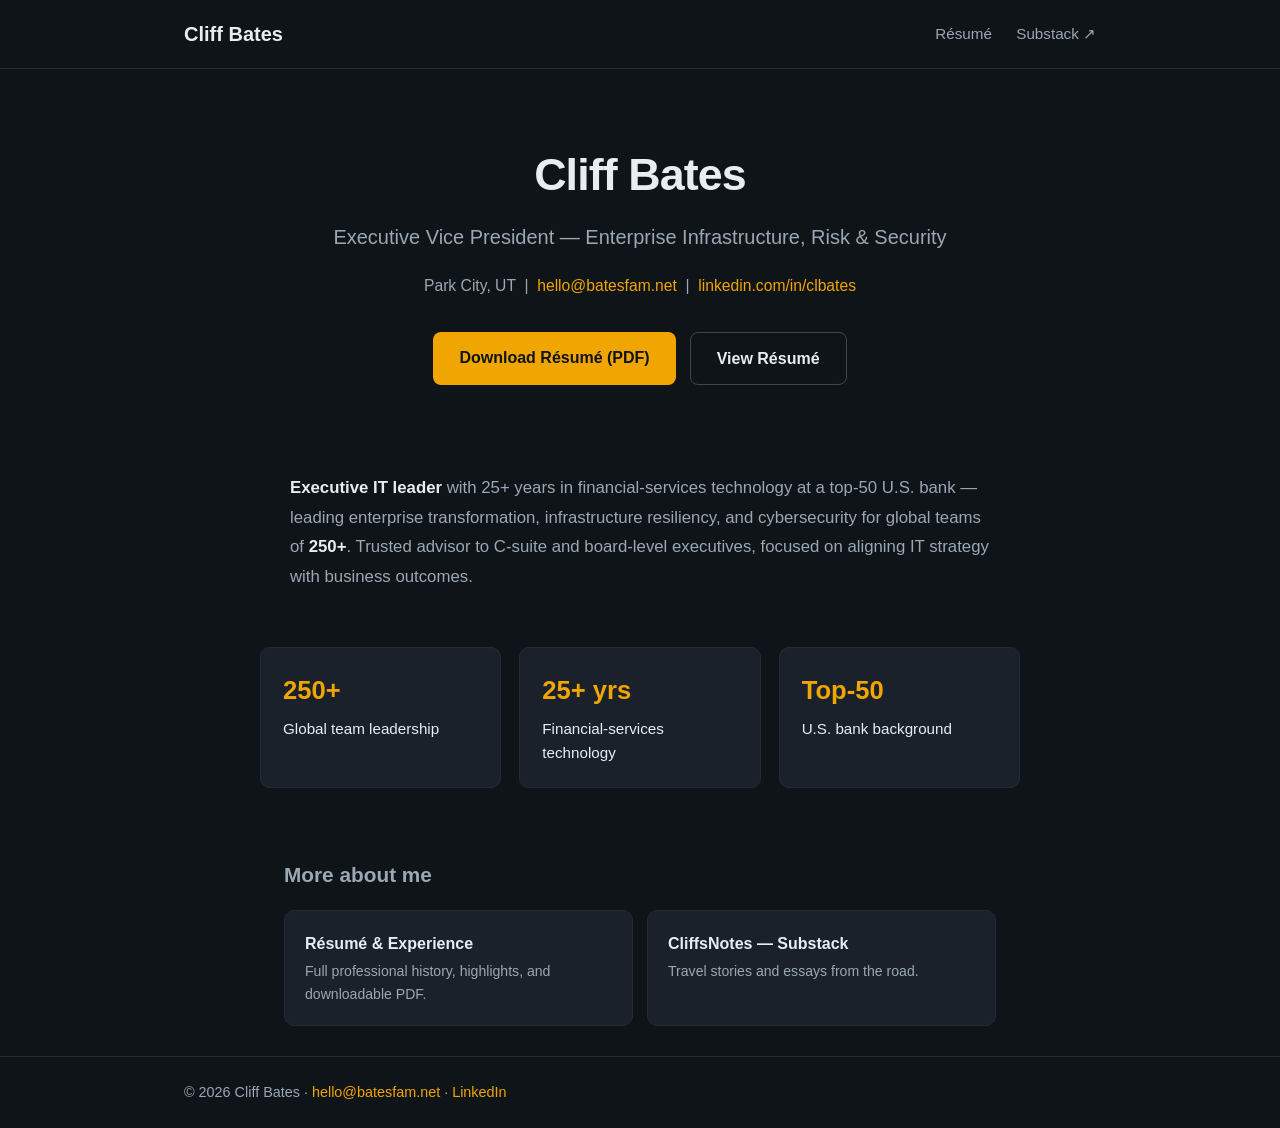
==== index.html @ a644a815 "Landing page: drop genealogy/cemetery links, keep Park City, professional-only" ====
<!DOCTYPE html>
<html lang="en">
<head>
  <meta charset="UTF-8" />
  <meta name="viewport" content="width=device-width, initial-scale=1.0" />
  <title>Cliff Bates — Executive Vice President, Enterprise Infrastructure, Risk &amp; Security</title>
  <link rel="stylesheet" href="styles.css" />
  <style>
    .profile { max-width: 760px; margin: 0 auto; padding: 70px 24px 40px; text-align: center; }
    .profile h1 { font-size: 2.8rem; letter-spacing: -0.02em; margin-bottom: 10px; }
    .profile .role { color: var(--muted); font-size: 1.25rem; margin-bottom: 20px; }
    .profile .contact { color: var(--muted); font-size: 0.98rem; margin-bottom: 34px; }
    .profile .contact a { color: var(--accent); text-decoration: none; }
    .profile .contact a:hover { color: var(--accent-hover); }
    .actions { display: flex; gap: 14px; justify-content: center; flex-wrap: wrap; margin-bottom: 48px; }
    .btn {
      display: inline-block; background: var(--accent); color: #0f1419;
      font-weight: 700; padding: 13px 26px; border-radius: 8px;
      text-decoration: none; font-size: 1rem;
    }
    .btn.ghost { background: transparent; color: var(--text); border: 1px solid #3a4655; }
    .btn:hover { background: var(--accent-hover); }
    .btn.ghost:hover { border-color: var(--accent); color: var(--accent); }
    .summary { color: var(--muted); font-size: 1.05rem; line-height: 1.75; max-width: 700px; margin: 0 auto 56px; }
    .summary strong { color: var(--text); }
    .highlights { display: grid; grid-template-columns: repeat(auto-fit, minmax(200px, 1fr)); gap: 18px; max-width: 760px; margin: 0 auto 70px; }
    .highlight { background: var(--surface); border: 1px solid #232c38; border-radius: 10px; padding: 22px; }
    .highlight .num { color: var(--accent); font-size: 1.6rem; font-weight: 700; }
    .highlight .label { color: var(--text); font-size: 0.95rem; margin-top: 6px; }
    .more { max-width: 760px; margin: 0 auto 30px; }
    .more h2 { font-size: 1.3rem; margin-bottom: 18px; color: var(--muted); }
    .links { display: grid; grid-template-columns: repeat(auto-fit, minmax(240px, 1fr)); gap: 14px; }
    .link-card {
      background: var(--surface); border: 1px solid #232c38; border-radius: 10px;
      padding: 20px; text-decoration: none; color: var(--text); transition: border-color .15s, transform .15s;
    }
    .link-card:hover { border-color: var(--accent); transform: translateY(-2px); }
    .link-card .t { font-weight: 700; margin-bottom: 4px; }
    .link-card .d { color: var(--muted); font-size: 0.88rem; }
  </style>
</head>
<body>
  <header class="site-header">
    <div class="wrap">
      <a class="brand" href="/">Cliff Bates</a>
      <nav>
        <a href="/resume.html">Résumé</a>
        <a href="https://cliffbates.substack.com" target="_blank" rel="noopener">Substack ↗</a>
      </nav>
    </div>
  </header>

  <div class="profile">
    <h1>Cliff Bates</h1>
    <p class="role">Executive Vice President — Enterprise Infrastructure, Risk &amp; Security</p>
    <p class="contact">
      Park City, UT &nbsp;|&nbsp; <a href="mailto:hello@batesfam.net">hello@batesfam.net</a>
      &nbsp;|&nbsp; <a href="https://linkedin.com/in/clbates" target="_blank" rel="noopener">linkedin.com/in/clbates</a>
    </p>
    <div class="actions">
      <a class="btn" href="/resume/Cliff_Bates_Resume.pdf" download>Download Résumé (PDF)</a>
      <a class="btn ghost" href="/resume.html">View Résumé</a>
    </div>
  </div>

  <div class="wrap">
    <p class="summary">
      <strong>Executive IT leader</strong> with 25+ years in financial-services technology at a top-50
      U.S. bank — leading enterprise transformation, infrastructure resiliency, and cybersecurity
      for global teams of <strong>250+</strong>. Trusted advisor to C-suite and board-level executives,
      focused on aligning IT strategy with business outcomes.
    </p>
  </div>

  <div class="highlights">
    <div class="highlight"><div class="num">250+</div><div class="label">Global team leadership</div></div>
    <div class="highlight"><div class="num">25+ yrs</div><div class="label">Financial-services technology</div></div>
    <div class="highlight"><div class="num">Top-50</div><div class="label">U.S. bank background</div></div>
  </div>

  <div class="wrap more">
    <h2>More about me</h2>
    <div class="links">
      <a class="link-card" href="/resume.html">
        <div class="t">Résumé &amp; Experience</div>
        <div class="d">Full professional history, highlights, and downloadable PDF.</div>
      </a>
      <a class="link-card" href="https://cliffbates.substack.com" target="_blank" rel="noopener">
        <div class="t">CliffsNotes — Substack</div>
        <div class="d">Travel stories and essays from the road.</div>
      </a>
    </div>
  </div>

  <footer class="site-footer">
    <div class="wrap">
      <p>© 2026 Cliff Bates · <a href="mailto:hello@batesfam.net">hello@batesfam.net</a> · <a href="https://linkedin.com/in/clbates" target="_blank" rel="noopener">LinkedIn</a></p>
    </div>
  </footer>
</body>
</html>
---- styles.css ----
:root {
  --bg: #0f1419;
  --surface: #1a212b;
  --text: #e8edf2;
  --muted: #9aa7b4;
  --accent: #f0a500;
  --accent-hover: #ffbf2e;
}

* { box-sizing: border-box; margin: 0; padding: 0; }

body {
  font-family: -apple-system, BlinkMacSystemFont, "Segoe UI", Roboto, sans-serif;
  background: var(--bg);
  color: var(--text);
  line-height: 1.6;
}

.wrap { max-width: 960px; margin: 0 auto; padding: 0 24px; }

.site-header {
  border-bottom: 1px solid #232c38;
  padding: 18px 0;
}
.site-header .wrap { display: flex; align-items: center; justify-content: space-between; }
.brand { font-weight: 700; font-size: 1.25rem; color: var(--text); text-decoration: none; }
nav a { color: var(--muted); text-decoration: none; margin-left: 20px; font-size: 0.95rem; }
nav a:hover { color: var(--text); }

.hero { padding: 80px 0 60px; text-align: center; }
.hero h1 { font-size: 3rem; letter-spacing: -0.02em; margin-bottom: 16px; }
.tagline { color: var(--muted); font-size: 1.2rem; max-width: 600px; margin: 0 auto 28px; }
.cta {
  display: inline-block;
  background: var(--accent);
  color: #111;
  font-weight: 600;
  padding: 12px 24px;
  border-radius: 8px;
  text-decoration: none;
  transition: background 0.15s ease;
}
.cta:hover { background: var(--accent-hover); }

.latest { padding: 50px 0; }
.latest h2, .about h2 { font-size: 1.6rem; margin-bottom: 28px; }
.cards { display: grid; grid-template-columns: repeat(auto-fit, minmax(260px, 1fr)); gap: 20px; }
.card {
  background: var(--surface);
  border: 1px solid #232c38;
  border-radius: 12px;
  padding: 22px;
  transition: border-color 0.15s ease, transform 0.15s ease;
}
.card:hover { border-color: var(--accent); transform: translateY(-3px); }
.card h3 { margin-bottom: 6px; }
.card h3 a { color: var(--text); text-decoration: none; }
.card h3 a:hover { color: var(--accent); }
.card .meta { color: var(--accent); font-size: 0.85rem; margin-bottom: 10px; }
.card p { color: var(--muted); font-size: 0.95rem; }
.card .read { display: inline-block; margin-top: 14px; color: var(--accent); text-decoration: none; font-weight: 600; }
.card .read:hover { color: var(--accent-hover); }

.about { padding: 30px 0 70px; }
.about p { color: var(--muted); max-width: 700px; }

.site-footer { border-top: 1px solid #232c38; padding: 24px 0; }
.site-footer p { color: var(--muted); font-size: 0.9rem; }
.site-footer a { color: var(--accent); text-decoration: none; }

@media (max-width: 600px) {
  .hero h1 { font-size: 2.2rem; }
  .hero { padding: 50px 0 40px; }
}
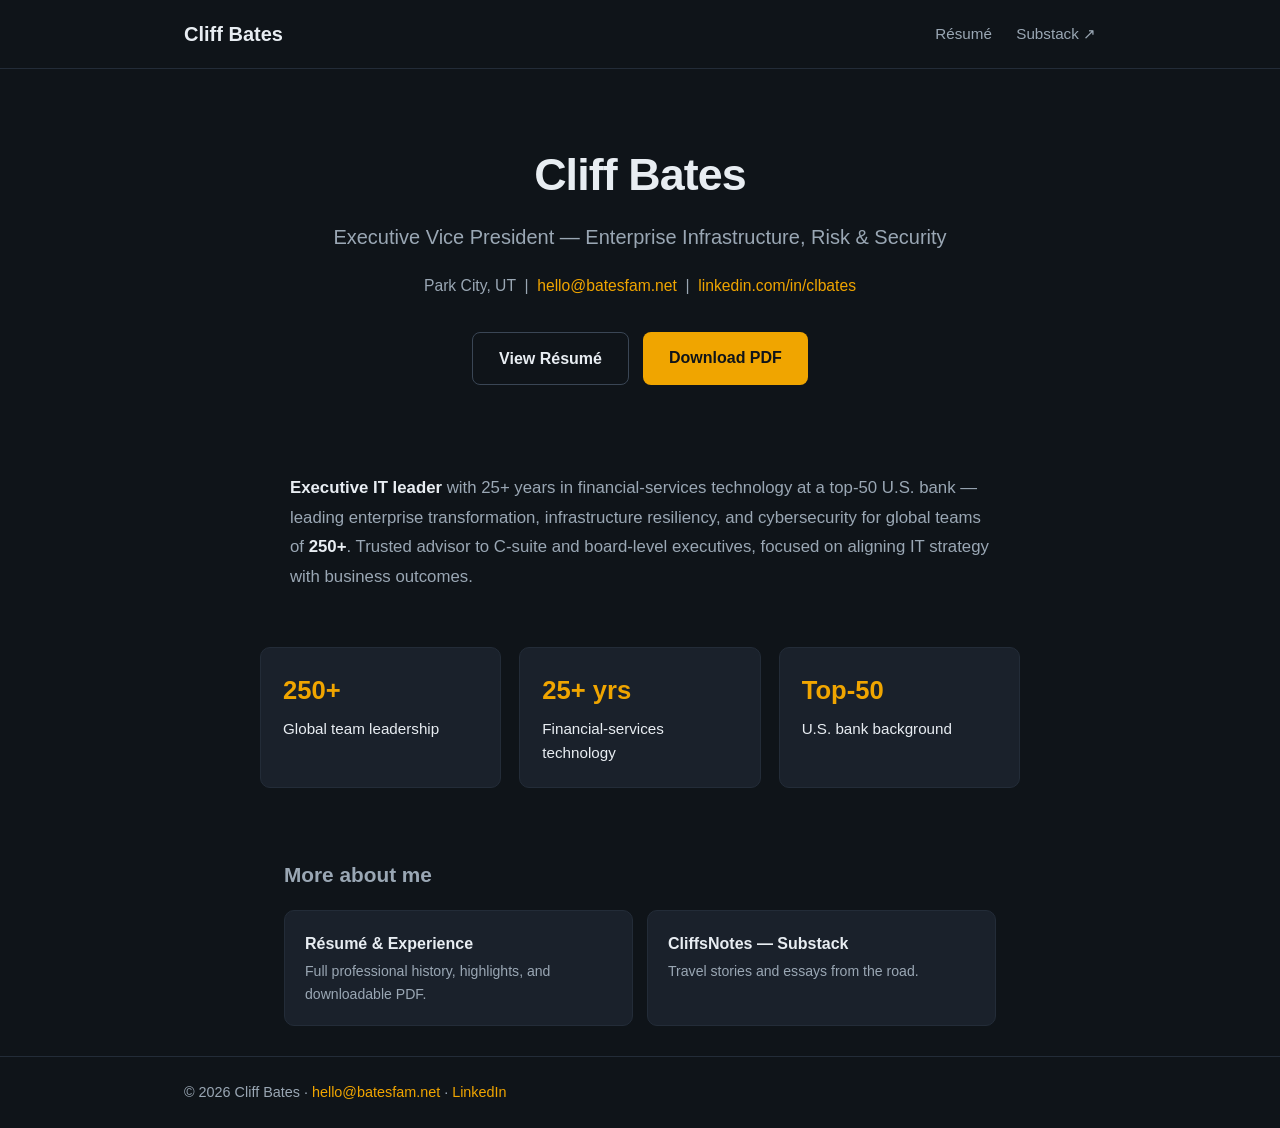
==== commit 0c6d7ca2: "resume.html now renders full HTML resume; landing buttons: View Resume vs Download PDF" ====
--- a/index.html
+++ b/index.html
@@ -58,8 +58,8 @@
       &nbsp;|&nbsp; <a href="https://linkedin.com/in/clbates" target="_blank" rel="noopener">linkedin.com/in/clbates</a>
     </p>
     <div class="actions">
-      <a class="btn" href="/resume/Cliff_Bates_Resume.pdf" download>Download Résumé (PDF)</a>
       <a class="btn ghost" href="/resume.html">View Résumé</a>
+      <a class="btn" href="/resume/Cliff_Bates_Resume.pdf" download>Download PDF</a>
     </div>
   </div>
 
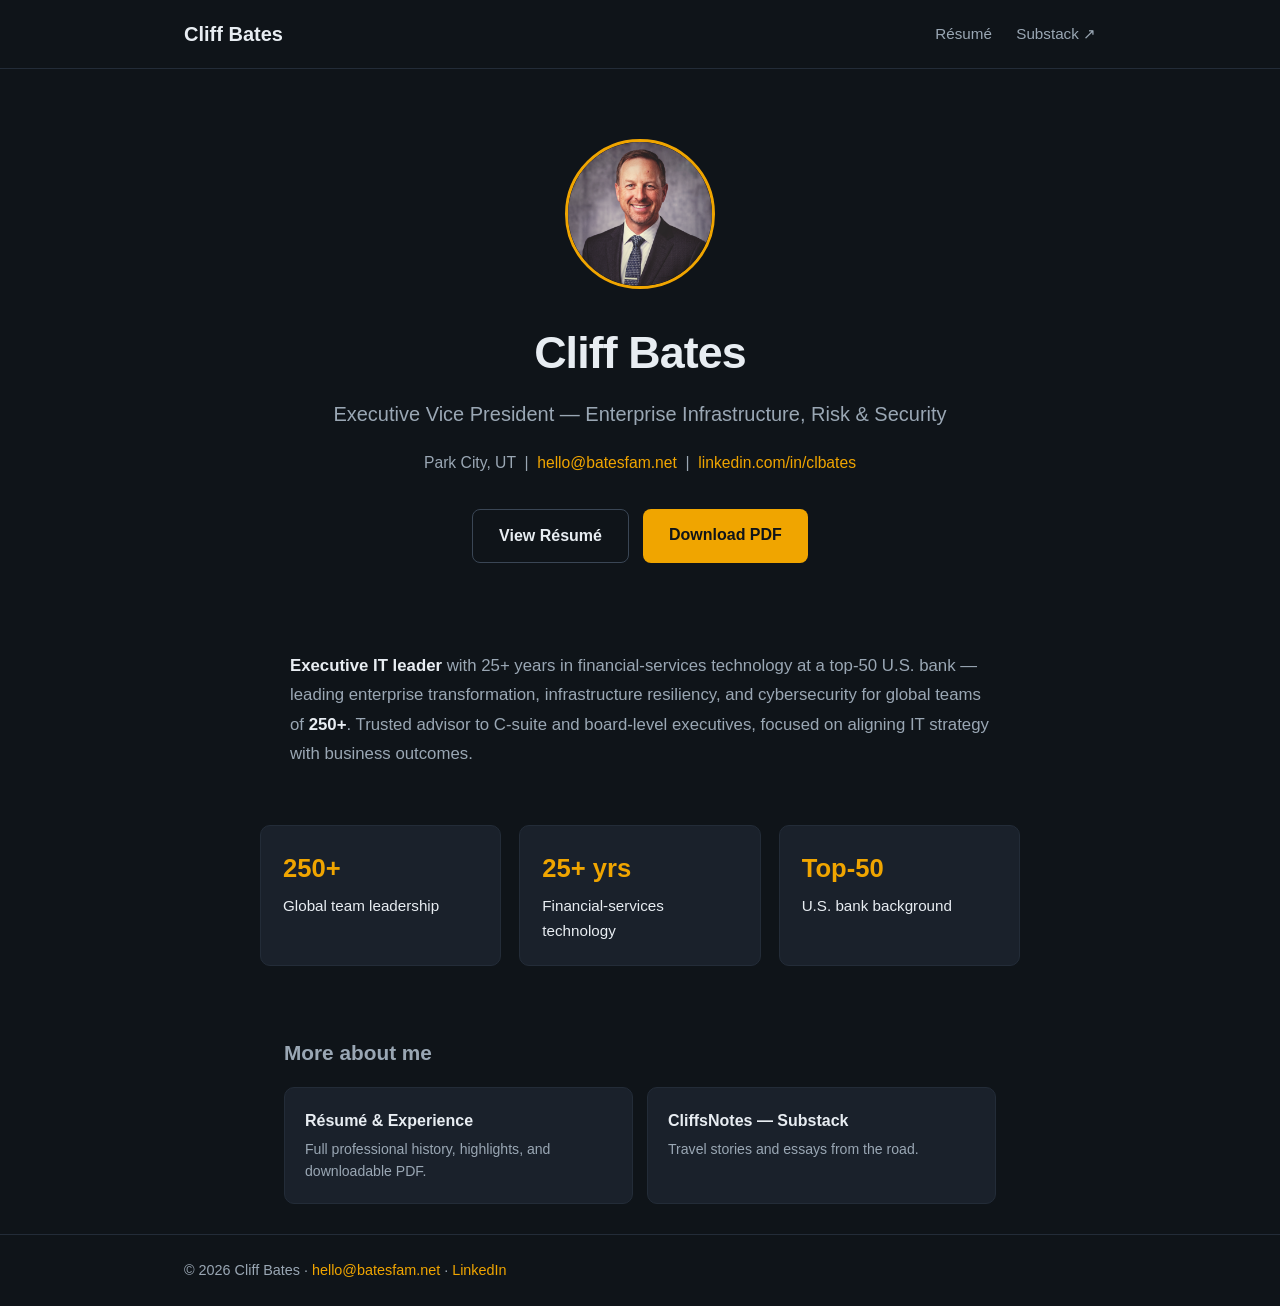
==== commit 98bb175b: "References on request (HTML+PDF); add headshot to landing page" ====
--- a/index.html
+++ b/index.html
@@ -7,6 +7,10 @@
   <link rel="stylesheet" href="styles.css" />
   <style>
     .profile { max-width: 760px; margin: 0 auto; padding: 70px 24px 40px; text-align: center; }
+    .profile .headshot {
+      width: 150px; height: 150px; border-radius: 50%; object-fit: cover;
+      border: 3px solid var(--accent); margin-bottom: 20px;
+    }
     .profile h1 { font-size: 2.8rem; letter-spacing: -0.02em; margin-bottom: 10px; }
     .profile .role { color: var(--muted); font-size: 1.25rem; margin-bottom: 20px; }
     .profile .contact { color: var(--muted); font-size: 0.98rem; margin-bottom: 34px; }
@@ -51,6 +55,7 @@
   </header>
 
   <div class="profile">
+    <img class="headshot" src="/images/headshot.jpg" alt="Cliff Bates" />
     <h1>Cliff Bates</h1>
     <p class="role">Executive Vice President — Enterprise Infrastructure, Risk &amp; Security</p>
     <p class="contact">
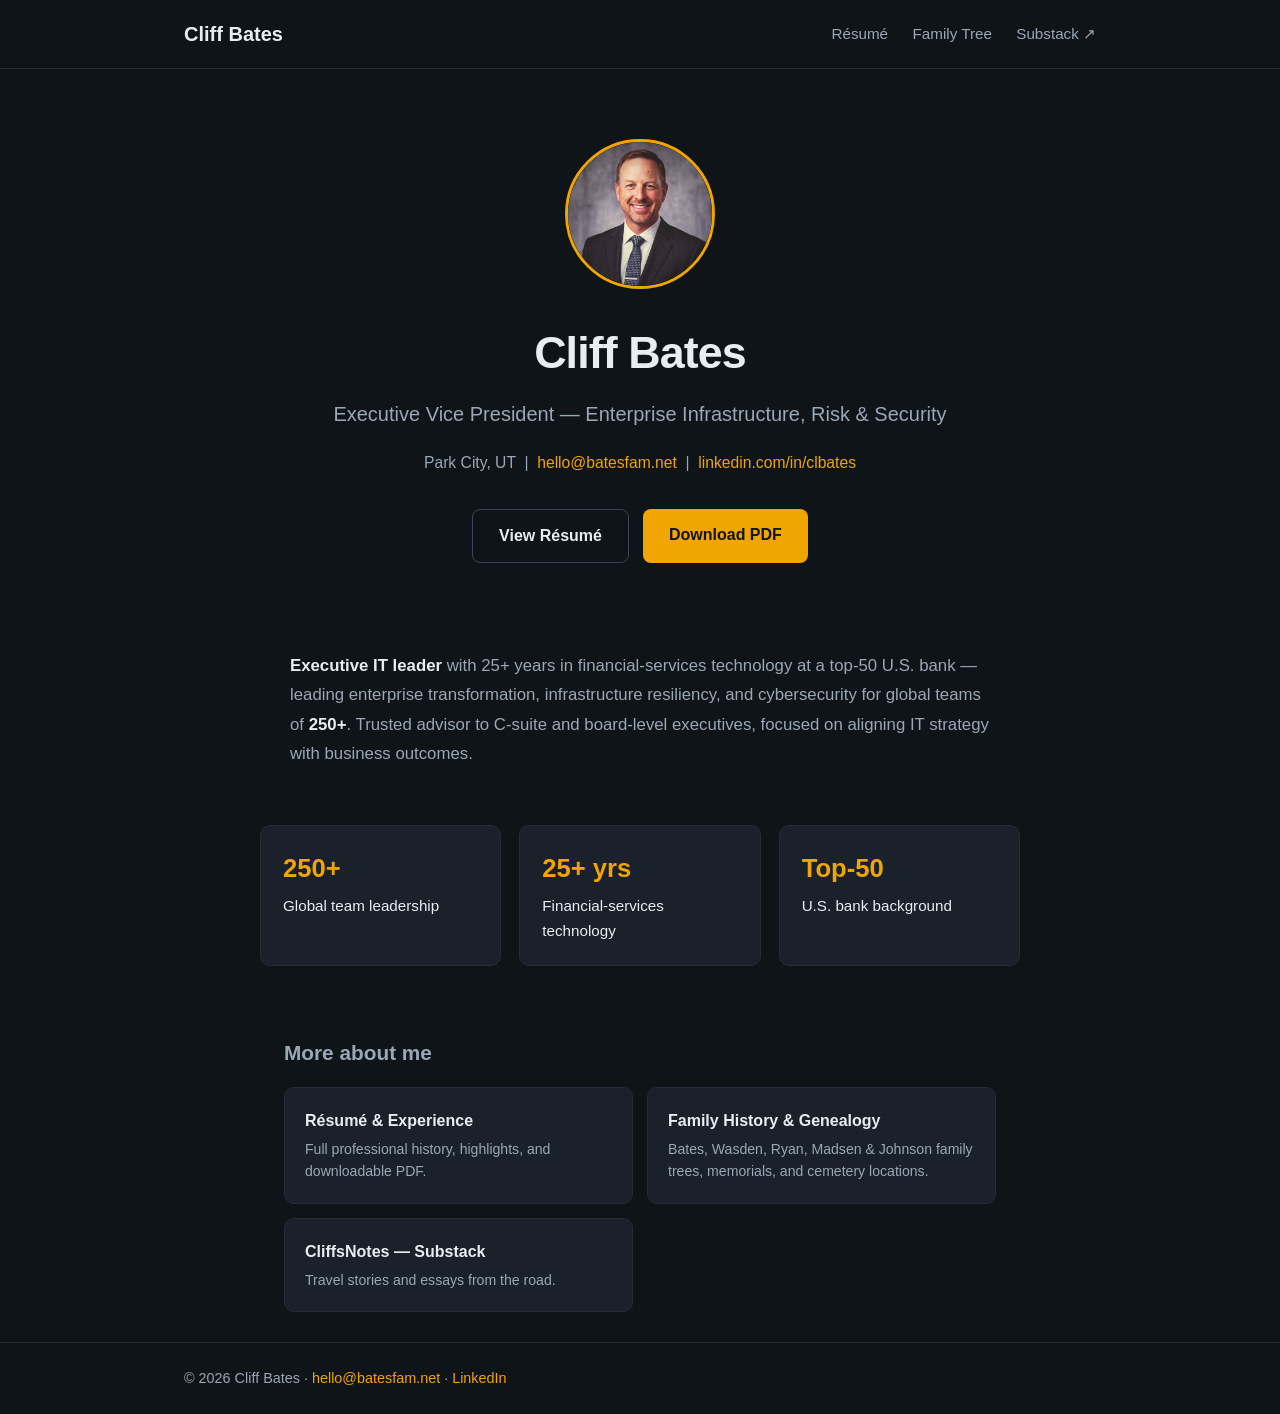
==== commit 9f0deae9: "Modernize genealogy site: editorial theme (Fraunces/Inter, frosted header, layered cards, dark mode)" ====
--- a/index.html
+++ b/index.html
@@ -42,13 +42,15 @@
     .link-card .t { font-weight: 700; margin-bottom: 4px; }
     .link-card .d { color: var(--muted); font-size: 0.88rem; }
   </style>
-</head>
+
+<script data-goatcounter="https://cliffy2323.goatcounter.com/count" async src="//gc.zgo.at/count.js"></script></head>
 <body>
   <header class="site-header">
     <div class="wrap">
       <a class="brand" href="/">Cliff Bates</a>
       <nav>
         <a href="/resume.html">Résumé</a>
+        <a href="bates-family-tree.html">Family Tree</a>
         <a href="https://cliffbates.substack.com" target="_blank" rel="noopener">Substack ↗</a>
       </nav>
     </div>
@@ -90,6 +92,10 @@
         <div class="t">Résumé &amp; Experience</div>
         <div class="d">Full professional history, highlights, and downloadable PDF.</div>
       </a>
+      <a class="link-card" href="bates-family-tree.html">
+        <div class="t">Family History &amp; Genealogy</div>
+        <div class="d">Bates, Wasden, Ryan, Madsen &amp; Johnson family trees, memorials, and cemetery locations.</div>
+      </a>
       <a class="link-card" href="https://cliffbates.substack.com" target="_blank" rel="noopener">
         <div class="t">CliffsNotes — Substack</div>
         <div class="d">Travel stories and essays from the road.</div>
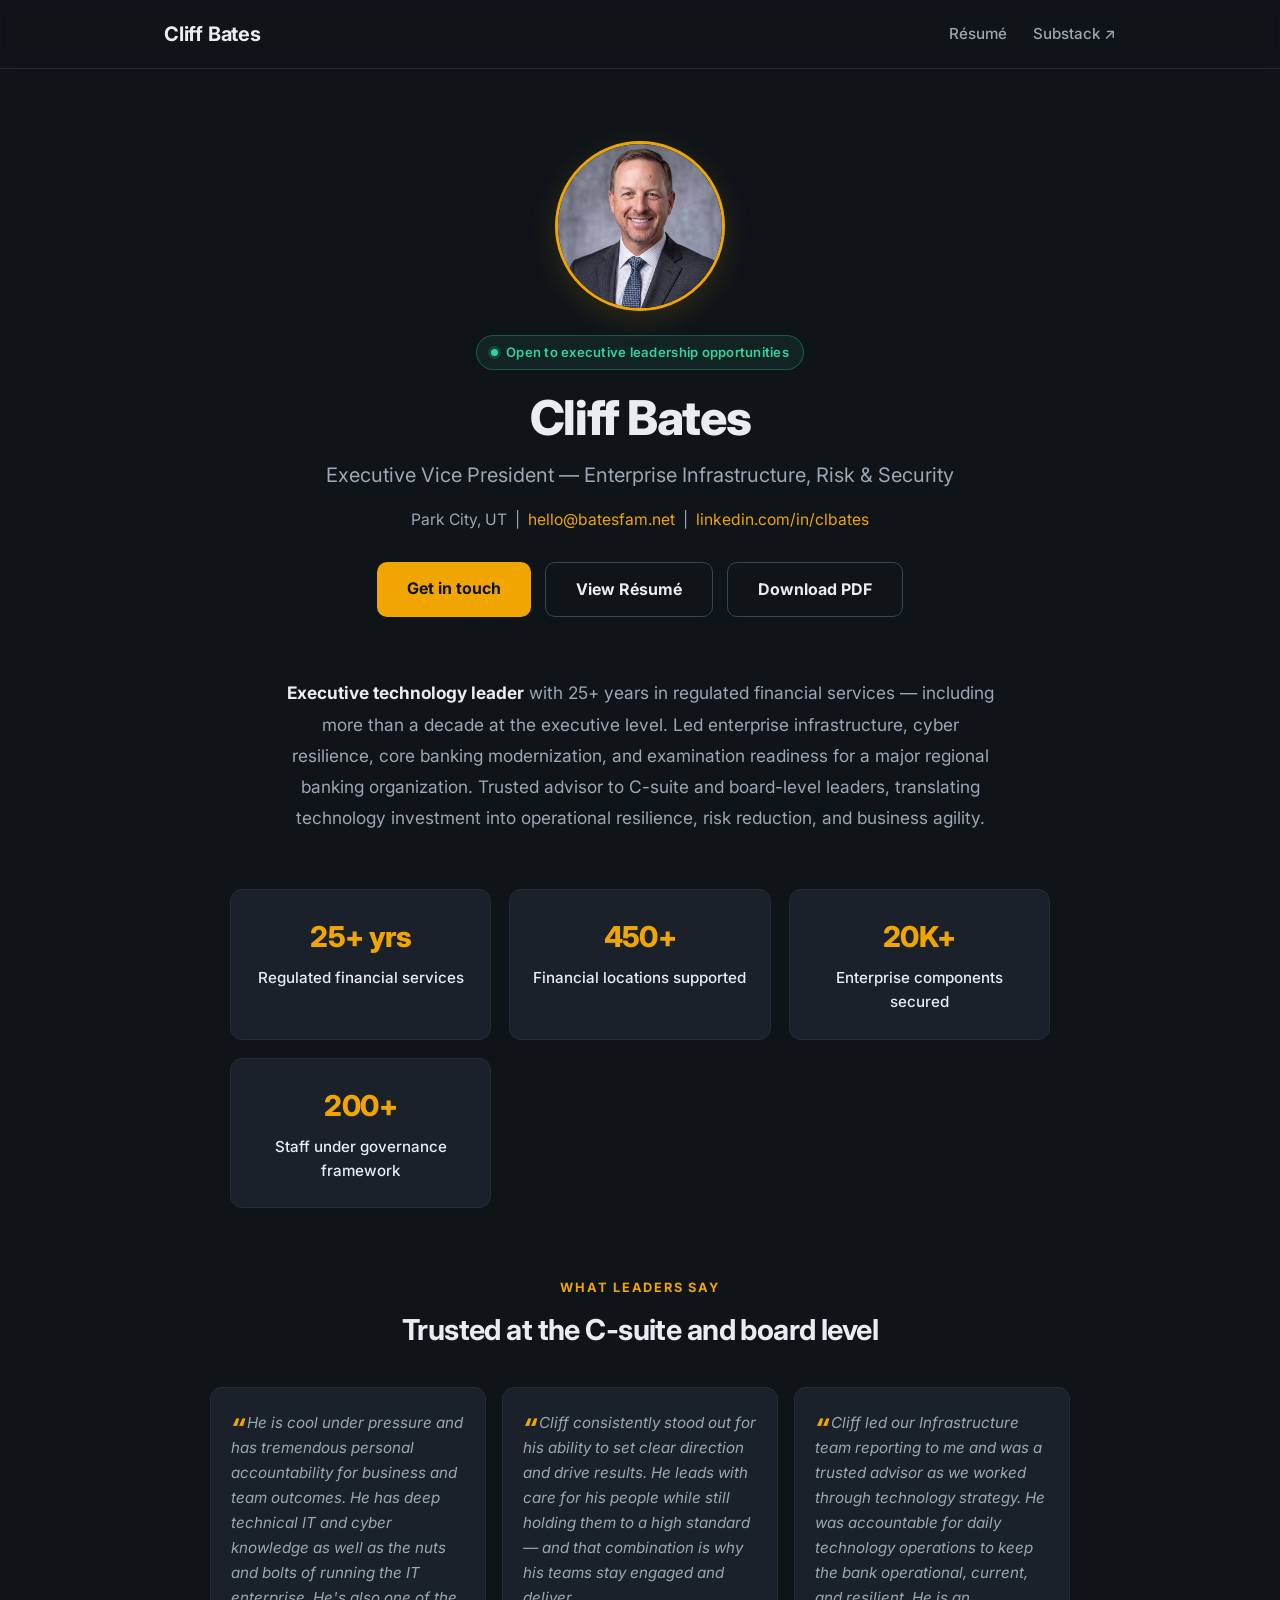
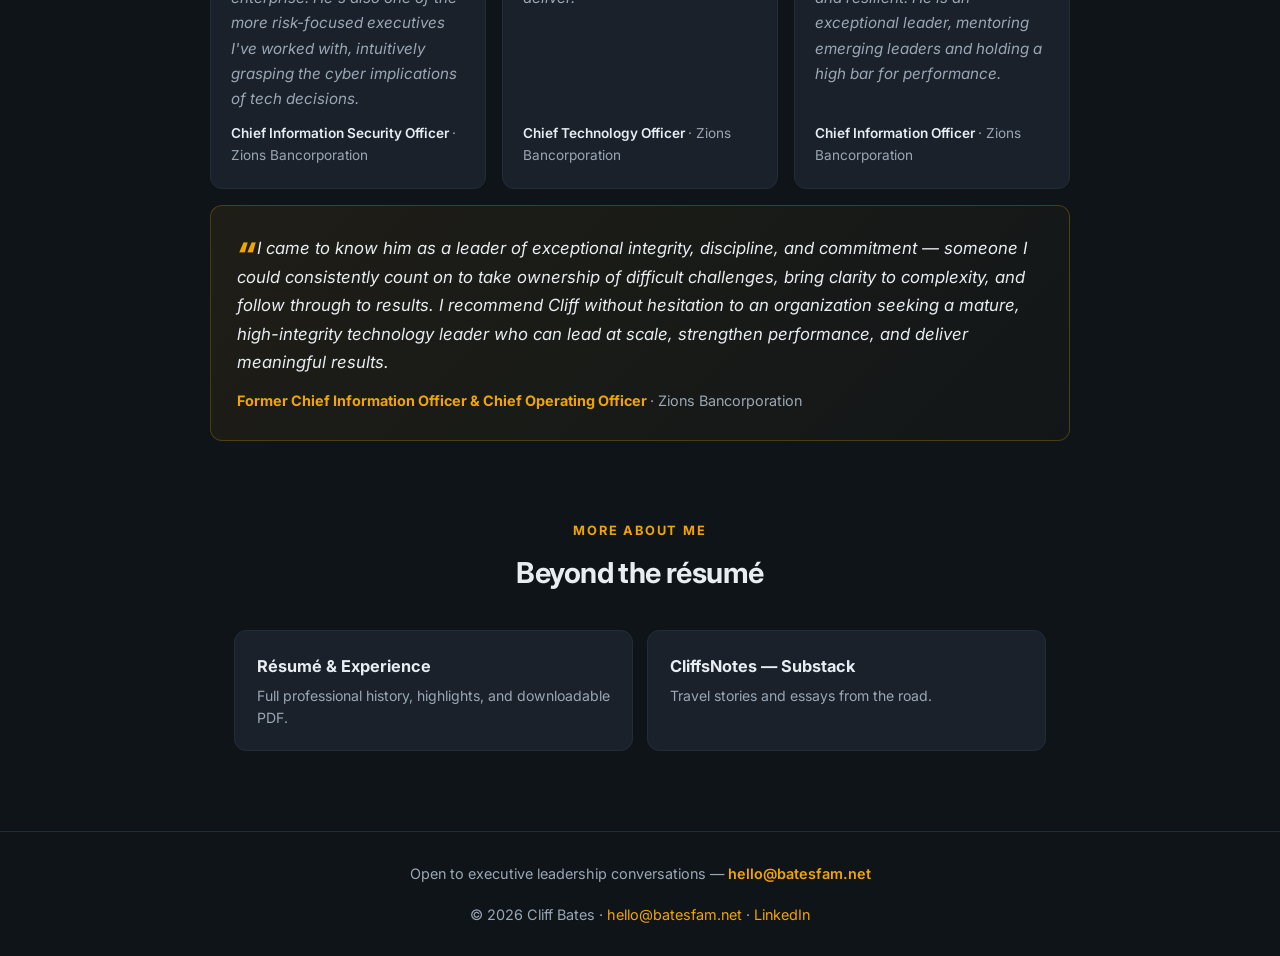
==== commit 063e4428: "Wave 1 redesign: job-hunt framing (open-to-opportunities hero, Get in touch CTA), Inter typography, " ====
--- a/index.html
+++ b/index.html
@@ -3,61 +3,50 @@
 <head>
   <meta charset="UTF-8" />
   <meta name="viewport" content="width=device-width, initial-scale=1.0" />
-  <title>Cliff Bates — Executive Vice President, Enterprise Infrastructure, Risk &amp; Security</title>
+  <title>Cliff Bates — Executive VP, Enterprise Infrastructure, Risk &amp; Security</title>
+  <meta name="description" content="Cliff Bates — executive technology leader with 25+ years in regulated financial services. Enterprise infrastructure, cyber resilience, core banking modernization, and examination readiness. Open to executive leadership opportunities." />
+  <meta property="og:type" content="profile" />
+  <meta property="og:title" content="Cliff Bates — Executive VP, Enterprise Infrastructure, Risk & Security" />
+  <meta property="og:description" content="Executive technology leader with 25+ years in regulated financial services. Enterprise infrastructure, cyber resilience, core banking modernization, and examination readiness." />
+  <meta property="og:url" content="https://batesfam.net/" />
+  <meta property="og:image" content="https://batesfam.net/images/headshot.jpg" />
+  <meta name="twitter:card" content="summary_large_image" />
+  <meta name="twitter:title" content="Cliff Bates — Executive VP, Enterprise Infrastructure, Risk & Security" />
+  <meta name="twitter:description" content="Executive technology leader with 25+ years in regulated financial services. Open to executive leadership opportunities." />
+  <meta name="twitter:image" content="https://batesfam.net/images/headshot.jpg" />
+  <link rel="icon" type="image/svg+xml" href="/favicon.svg" />
   <link rel="stylesheet" href="styles.css" />
-  <style>
-    .profile { max-width: 760px; margin: 0 auto; padding: 70px 24px 40px; text-align: center; }
-    .profile .headshot {
-      width: 150px; height: 150px; border-radius: 50%; object-fit: cover;
-      border: 3px solid var(--accent); margin-bottom: 20px;
-    }
-    .profile h1 { font-size: 2.8rem; letter-spacing: -0.02em; margin-bottom: 10px; }
-    .profile .role { color: var(--muted); font-size: 1.25rem; margin-bottom: 20px; }
-    .profile .contact { color: var(--muted); font-size: 0.98rem; margin-bottom: 34px; }
-    .profile .contact a { color: var(--accent); text-decoration: none; }
-    .profile .contact a:hover { color: var(--accent-hover); }
-    .actions { display: flex; gap: 14px; justify-content: center; flex-wrap: wrap; margin-bottom: 48px; }
-    .btn {
-      display: inline-block; background: var(--accent); color: #0f1419;
-      font-weight: 700; padding: 13px 26px; border-radius: 8px;
-      text-decoration: none; font-size: 1rem;
-    }
-    .btn.ghost { background: transparent; color: var(--text); border: 1px solid #3a4655; }
-    .btn:hover { background: var(--accent-hover); }
-    .btn.ghost:hover { border-color: var(--accent); color: var(--accent); }
-    .summary { color: var(--muted); font-size: 1.05rem; line-height: 1.75; max-width: 700px; margin: 0 auto 56px; }
-    .summary strong { color: var(--text); }
-    .highlights { display: grid; grid-template-columns: repeat(auto-fit, minmax(200px, 1fr)); gap: 18px; max-width: 760px; margin: 0 auto 70px; }
-    .highlight { background: var(--surface); border: 1px solid #232c38; border-radius: 10px; padding: 22px; }
-    .highlight .num { color: var(--accent); font-size: 1.6rem; font-weight: 700; }
-    .highlight .label { color: var(--text); font-size: 0.95rem; margin-top: 6px; }
-    .more { max-width: 760px; margin: 0 auto 30px; }
-    .more h2 { font-size: 1.3rem; margin-bottom: 18px; color: var(--muted); }
-    .links { display: grid; grid-template-columns: repeat(auto-fit, minmax(240px, 1fr)); gap: 14px; }
-    .link-card {
-      background: var(--surface); border: 1px solid #232c38; border-radius: 10px;
-      padding: 20px; text-decoration: none; color: var(--text); transition: border-color .15s, transform .15s;
-    }
-    .link-card:hover { border-color: var(--accent); transform: translateY(-2px); }
-    .link-card .t { font-weight: 700; margin-bottom: 4px; }
-    .link-card .d { color: var(--muted); font-size: 0.88rem; }
-  </style>
-
-<script data-goatcounter="https://cliffy2323.goatcounter.com/count" async src="//gc.zgo.at/count.js"></script></head>
+  <link rel="preconnect" href="https://fonts.googleapis.com" />
+  <link rel="preconnect" href="https://fonts.gstatic.com" crossorigin />
+  <link href="https://fonts.googleapis.com/css2?family=Inter:wght@400;500;600;700;800&display=swap" rel="stylesheet" />
+  <script type="application/ld+json">
+  {
+    "@context": "https://schema.org",
+    "@type": "Person",
+    "name": "Cliff Bates",
+    "jobTitle": "Executive Vice President, Enterprise Infrastructure, Risk & Security",
+    "address": { "@type": "PostalAddress", "addressLocality": "Park City", "addressRegion": "UT" },
+    "email": "mailto:hello@batesfam.net",
+    "url": "https://batesfam.net",
+    "sameAs": ["https://linkedin.com/in/clbates", "https://cliffbates.substack.com"]
+  }
+  </script>
+  <script data-goatcounter="https://cliffy2323.goatcounter.com/count" async src="//gc.zgo.at/count.js"></script>
+</head>
 <body>
   <header class="site-header">
     <div class="wrap">
       <a class="brand" href="/">Cliff Bates</a>
       <nav>
         <a href="/resume.html">Résumé</a>
-        <a href="bates-family-tree.html">Family Tree</a>
         <a href="https://cliffbates.substack.com" target="_blank" rel="noopener">Substack ↗</a>
       </nav>
     </div>
   </header>
 
-  <div class="profile">
-    <img class="headshot" src="/images/headshot.jpg" alt="Cliff Bates" />
+  <div class="hero">
+    <img class="headshot" src="/images/headshot.jpg" alt="Cliff Bates" width="640" height="592" />
+    <span class="status"><span class="dot"></span>Open to executive leadership opportunities</span>
     <h1>Cliff Bates</h1>
     <p class="role">Executive Vice President — Enterprise Infrastructure, Risk &amp; Security</p>
     <p class="contact">
@@ -65,36 +54,63 @@
       &nbsp;|&nbsp; <a href="https://linkedin.com/in/clbates" target="_blank" rel="noopener">linkedin.com/in/clbates</a>
     </p>
     <div class="actions">
+      <a class="btn" href="mailto:hello@batesfam.net">Get in touch</a>
       <a class="btn ghost" href="/resume.html">View Résumé</a>
-      <a class="btn" href="/resume/Cliff_Bates_Resume.pdf" download>Download PDF</a>
+      <a class="btn ghost" href="/resume/Cliff_Bates_Resume.pdf" download>Download PDF</a>
     </div>
   </div>
 
   <div class="wrap">
     <p class="summary">
-      <strong>Executive IT leader</strong> with 25+ years in financial-services technology at a top-50
-      U.S. bank — leading enterprise transformation, infrastructure resiliency, and cybersecurity
-      for global teams of <strong>250+</strong>. Trusted advisor to C-suite and board-level executives,
-      focused on aligning IT strategy with business outcomes.
+      <strong>Executive technology leader</strong> with 25+ years in regulated financial services — including more
+      than a decade at the executive level. Led enterprise infrastructure, cyber resilience, core banking
+      modernization, and examination readiness for a major regional banking organization. Trusted advisor to
+      C-suite and board-level leaders, translating technology investment into operational resilience, risk
+      reduction, and business agility.
     </p>
   </div>
 
   <div class="highlights">
-    <div class="highlight"><div class="num">250+</div><div class="label">Global team leadership</div></div>
-    <div class="highlight"><div class="num">25+ yrs</div><div class="label">Financial-services technology</div></div>
-    <div class="highlight"><div class="num">Top-50</div><div class="label">U.S. bank background</div></div>
+    <div class="highlight"><div class="num">25+ yrs</div><div class="label">Regulated financial services</div></div>
+    <div class="highlight"><div class="num">450+</div><div class="label">Financial locations supported</div></div>
+    <div class="highlight"><div class="num">20K+</div><div class="label">Enterprise components secured</div></div>
+    <div class="highlight"><div class="num">200+</div><div class="label">Staff under governance framework</div></div>
+  </div>
+
+  <div class="testimonials">
+    <div class="section-head">
+      <p class="kicker">What leaders say</p>
+      <h2>Trusted at the C-suite and board level</h2>
+    </div>
+    <div class="quote-grid">
+      <div class="quote-card">
+        <blockquote>He is cool under pressure and has tremendous personal accountability for business and team outcomes. He has deep technical IT and cyber knowledge as well as the nuts and bolts of running the IT enterprise. He's also one of the more risk-focused executives I've worked with, intuitively grasping the cyber implications of tech decisions.</blockquote>
+        <div class="who">Chief Information Security Officer <span class="title">· Zions Bancorporation</span></div>
+      </div>
+      <div class="quote-card">
+        <blockquote>Cliff consistently stood out for his ability to set clear direction and drive results. He leads with care for his people while still holding them to a high standard — and that combination is why his teams stay engaged and deliver.</blockquote>
+        <div class="who">Chief Technology Officer <span class="title">· Zions Bancorporation</span></div>
+      </div>
+      <div class="quote-card">
+        <blockquote>Cliff led our Infrastructure team reporting to me and was a trusted advisor as we worked through technology strategy. He was accountable for daily technology operations to keep the bank operational, current, and resilient. He is an exceptional leader, mentoring emerging leaders and holding a high bar for performance.</blockquote>
+        <div class="who">Chief Information Officer <span class="title">· Zions Bancorporation</span></div>
+      </div>
+    </div>
+    <div class="quote-featured">
+      <blockquote>I came to know him as a leader of exceptional integrity, discipline, and commitment — someone I could consistently count on to take ownership of difficult challenges, bring clarity to complexity, and follow through to results. I recommend Cliff without hesitation to an organization seeking a mature, high-integrity technology leader who can lead at scale, strengthen performance, and deliver meaningful results.</blockquote>
+      <div class="who">Former Chief Information Officer &amp; Chief Operating Officer <span class="title">· Zions Bancorporation</span></div>
+    </div>
   </div>
 
   <div class="wrap more">
-    <h2>More about me</h2>
+    <div class="section-head">
+      <p class="kicker">More about me</p>
+      <h2>Beyond the résumé</h2>
+    </div>
     <div class="links">
       <a class="link-card" href="/resume.html">
         <div class="t">Résumé &amp; Experience</div>
         <div class="d">Full professional history, highlights, and downloadable PDF.</div>
-      </a>
-      <a class="link-card" href="bates-family-tree.html">
-        <div class="t">Family History &amp; Genealogy</div>
-        <div class="d">Bates, Wasden, Ryan, Madsen &amp; Johnson family trees, memorials, and cemetery locations.</div>
       </a>
       <a class="link-card" href="https://cliffbates.substack.com" target="_blank" rel="noopener">
         <div class="t">CliffsNotes — Substack</div>
@@ -105,6 +121,7 @@
 
   <footer class="site-footer">
     <div class="wrap">
+      <p class="cta-line">Open to executive leadership conversations — <a href="mailto:hello@batesfam.net">hello@batesfam.net</a></p>
       <p>© 2026 Cliff Bates · <a href="mailto:hello@batesfam.net">hello@batesfam.net</a> · <a href="https://linkedin.com/in/clbates" target="_blank" rel="noopener">LinkedIn</a></p>
     </div>
   </footer>
--- a/styles.css
+++ b/styles.css
@@ -1,74 +1,178 @@
 :root {
   --bg: #0f1419;
   --surface: #1a212b;
+  --surface-2: #222b37;
   --text: #e8edf2;
   --muted: #9aa7b4;
   --accent: #f0a500;
   --accent-hover: #ffbf2e;
+  --border: #232c38;
+  --green: #34d399;
+  --radius: 12px;
 }
 
 * { box-sizing: border-box; margin: 0; padding: 0; }
 
 body {
-  font-family: -apple-system, BlinkMacSystemFont, "Segoe UI", Roboto, sans-serif;
+  font-family: "Inter", -apple-system, BlinkMacSystemFont, "Segoe UI", Roboto, sans-serif;
   background: var(--bg);
   color: var(--text);
   line-height: 1.6;
+  -webkit-font-smoothing: antialiased;
+  text-rendering: optimizeLegibility;
 }
 
-.wrap { max-width: 960px; margin: 0 auto; padding: 0 24px; }
+.wrap { max-width: 1000px; margin: 0 auto; padding: 0 24px; }
 
+/* ── Header (unified across pages) ─────────────────────── */
 .site-header {
-  border-bottom: 1px solid #232c38;
+  border-bottom: 1px solid var(--border);
   padding: 18px 0;
+  background: rgba(15, 20, 25, 0.8);
+  backdrop-filter: blur(8px);
+  position: sticky;
+  top: 0;
+  z-index: 50;
 }
 .site-header .wrap { display: flex; align-items: center; justify-content: space-between; }
-.brand { font-weight: 700; font-size: 1.25rem; color: var(--text); text-decoration: none; }
-nav a { color: var(--muted); text-decoration: none; margin-left: 20px; font-size: 0.95rem; }
+.brand { font-weight: 700; font-size: 1.25rem; letter-spacing: -0.01em; color: var(--text); text-decoration: none; }
+nav a { color: var(--muted); text-decoration: none; margin-left: 22px; font-size: 0.95rem; font-weight: 500; transition: color 0.15s; }
 nav a:hover { color: var(--text); }
+nav a.cta-link { color: var(--accent); }
+nav a.cta-link:hover { color: var(--accent-hover); }
 
-.hero { padding: 80px 0 60px; text-align: center; }
-.hero h1 { font-size: 3rem; letter-spacing: -0.02em; margin-bottom: 16px; }
-.tagline { color: var(--muted); font-size: 1.2rem; max-width: 600px; margin: 0 auto 28px; }
-.cta {
-  display: inline-block;
-  background: var(--accent);
-  color: #111;
-  font-weight: 600;
-  padding: 12px 24px;
-  border-radius: 8px;
-  text-decoration: none;
-  transition: background 0.15s ease;
+/* ── Hero ──────────────────────────────────────────────── */
+.hero { padding: 72px 0 40px; text-align: center; }
+.hero .headshot {
+  display: block;
+  width: 170px; height: 170px; border-radius: 50%; object-fit: cover;
+  border: 3px solid var(--accent); margin: 0 auto 24px;
+  box-shadow: 0 8px 30px rgba(240, 165, 0, 0.15);
 }
-.cta:hover { background: var(--accent-hover); }
+.hero .status {
+  display: inline-flex; align-items: center; gap: 8px;
+  font-size: 0.82rem; font-weight: 600; letter-spacing: 0.02em;
+  color: var(--green);
+  border: 1px solid rgba(52, 211, 153, 0.3);
+  background: rgba(52, 211, 153, 0.08);
+  padding: 6px 14px; border-radius: 999px; margin-bottom: 22px;
+}
+.hero .status .dot {
+  width: 7px; height: 7px; border-radius: 50%; background: var(--green);
+  box-shadow: 0 0 0 3px rgba(52, 211, 153, 0.2);
+}
+.hero h1 { font-size: 3rem; letter-spacing: -0.03em; line-height: 1.1; margin-bottom: 14px; font-weight: 800; }
+.hero .role { color: var(--muted); font-size: 1.25rem; max-width: 640px; margin: 0 auto 16px; font-weight: 400; }
+.hero .contact { color: var(--muted); font-size: 0.98rem; margin-bottom: 30px; }
+.hero .contact a { color: var(--accent); text-decoration: none; }
+.hero .contact a:hover { color: var(--accent-hover); }
+.actions { display: flex; gap: 14px; justify-content: center; flex-wrap: wrap; margin-bottom: 20px; }
+.btn {
+  display: inline-block; background: var(--accent); color: #0f1419;
+  font-weight: 700; padding: 14px 30px; border-radius: 10px;
+  text-decoration: none; font-size: 1rem; transition: background 0.15s, transform 0.15s;
+}
+.btn:hover { background: var(--accent-hover); transform: translateY(-1px); }
+.btn.ghost { background: transparent; color: var(--text); border: 1px solid #3a4655; }
+.btn.ghost:hover { border-color: var(--accent); color: var(--accent); transform: translateY(-1px); }
 
-.latest { padding: 50px 0; }
-.latest h2, .about h2 { font-size: 1.6rem; margin-bottom: 28px; }
-.cards { display: grid; grid-template-columns: repeat(auto-fit, minmax(260px, 1fr)); gap: 20px; }
-.card {
-  background: var(--surface);
-  border: 1px solid #232c38;
-  border-radius: 12px;
-  padding: 22px;
-  transition: border-color 0.15s ease, transform 0.15s ease;
+/* ── Profile block ─────────────────────────────────────── */
+.profile { max-width: 760px; margin: 0 auto; padding: 40px 24px; text-align: center; }
+.profile .headshot {
+  width: 160px; height: 160px; border-radius: 50%; object-fit: cover;
+  border: 3px solid var(--accent); margin-bottom: 24px;
+  box-shadow: 0 8px 30px rgba(240, 165, 0, 0.15);
 }
-.card:hover { border-color: var(--accent); transform: translateY(-3px); }
-.card h3 { margin-bottom: 6px; }
-.card h3 a { color: var(--text); text-decoration: none; }
-.card h3 a:hover { color: var(--accent); }
-.card .meta { color: var(--accent); font-size: 0.85rem; margin-bottom: 10px; }
-.card p { color: var(--muted); font-size: 0.95rem; }
-.card .read { display: inline-block; margin-top: 14px; color: var(--accent); text-decoration: none; font-weight: 600; }
-.card .read:hover { color: var(--accent-hover); }
 
-.about { padding: 30px 0 70px; }
-.about p { color: var(--muted); max-width: 700px; }
+/* ── Summary ───────────────────────────────────────────── */
+.summary { color: var(--muted); font-size: 1.08rem; line-height: 1.8; max-width: 720px; margin: 0 auto 56px; text-align: center; }
+.summary strong { color: var(--text); }
 
-.site-footer { border-top: 1px solid #232c38; padding: 24px 0; }
-.site-footer p { color: var(--muted); font-size: 0.9rem; }
+/* ── Highlight stats ───────────────────────────────────── */
+.highlights { display: grid; grid-template-columns: repeat(auto-fit, minmax(200px, 1fr)); gap: 18px; max-width: 820px; margin: 0 auto 70px; }
+.highlight { background: var(--surface); border: 1px solid var(--border); border-radius: var(--radius); padding: 24px 22px; text-align: center; }
+.highlight .num { color: var(--accent); font-size: 1.8rem; font-weight: 800; letter-spacing: -0.02em; }
+.highlight .label { color: var(--text); font-size: 0.95rem; margin-top: 6px; font-weight: 500; }
+
+/* ── Section headings ──────────────────────────────────── */
+.section-head { text-align: center; margin-bottom: 34px; }
+.section-head .kicker { color: var(--accent); font-size: 0.8rem; font-weight: 700; letter-spacing: 0.14em; text-transform: uppercase; margin-bottom: 8px; }
+.section-head h2 { font-size: 1.8rem; letter-spacing: -0.02em; font-weight: 700; }
+
+/* ── Social proof / recommendations ────────────────────── */
+.testimonials { max-width: 860px; margin: 0 auto 80px; }
+.quote-grid { display: grid; grid-template-columns: repeat(auto-fit, minmax(260px, 1fr)); gap: 16px; }
+.quote-card {
+  background: var(--surface); border: 1px solid var(--border); border-radius: var(--radius);
+  padding: 22px 20px; display: flex; flex-direction: column; gap: 12px;
+}
+.quote-card blockquote { color: var(--muted); font-size: 0.95rem; line-height: 1.65; font-style: italic; flex: 1; }
+.quote-card blockquote::before { content: "“"; color: var(--accent); font-size: 1.6rem; font-weight: 800; line-height: 0; vertical-align: -0.35em; margin-right: 2px; }
+.quote-card .who { color: var(--text); font-size: 0.85rem; font-weight: 600; }
+.quote-card .who .title { color: var(--muted); font-weight: 400; }
+
+/* Featured (reference letter) */
+.quote-featured {
+  margin-top: 16px; background: linear-gradient(135deg, rgba(240, 165, 0, 0.07), rgba(240, 165, 0, 0.02));
+  border: 1px solid rgba(240, 165, 0, 0.25); border-radius: var(--radius);
+  padding: 28px 26px; display: flex; flex-direction: column; gap: 12px;
+}
+.quote-featured blockquote { color: var(--text); font-size: 1.05rem; line-height: 1.7; font-style: italic; }
+.quote-featured blockquote::before { content: "“"; color: var(--accent); font-size: 2.2rem; font-weight: 800; line-height: 0; vertical-align: -0.4em; margin-right: 3px; }
+.quote-featured .who { color: var(--accent); font-size: 0.9rem; font-weight: 700; }
+.quote-featured .who .title { color: var(--muted); font-weight: 400; }
+
+/* ── More-about-me cards ───────────────────────────────── */
+.more { max-width: 860px; margin: 0 auto 80px; }
+.links { display: grid; grid-template-columns: repeat(auto-fit, minmax(240px, 1fr)); gap: 14px; }
+.link-card {
+  background: var(--surface); border: 1px solid var(--border); border-radius: var(--radius);
+  padding: 22px; text-decoration: none; color: var(--text); transition: border-color 0.15s, transform 0.15s;
+}
+.link-card:hover { border-color: var(--accent); transform: translateY(-2px); }
+.link-card .t { font-weight: 700; margin-bottom: 6px; font-size: 1.02rem; }
+.link-card .d { color: var(--muted); font-size: 0.88rem; line-height: 1.55; }
+
+/* ── Resume page ───────────────────────────────────────── */
+.resume-page { max-width: 860px; margin: 0 auto; padding: 56px 24px 80px; }
+.resume-head { text-align: center; padding-bottom: 30px; border-bottom: 1px solid var(--border); margin-bottom: 36px; }
+.resume-head h1 { font-size: 2.6rem; letter-spacing: -0.02em; margin-bottom: 8px; font-weight: 800; }
+.resume-head .role { color: var(--accent); font-size: 1.12rem; font-weight: 600; margin-bottom: 12px; }
+.resume-head .contact { color: var(--muted); font-size: 0.95rem; }
+.resume-head .contact a { color: var(--accent); text-decoration: none; }
+.resume-head .contact a:hover { color: var(--accent-hover); }
+.resume-actions { display: flex; gap: 12px; justify-content: center; margin-top: 24px; flex-wrap: wrap; }
+.resume-page h2 {
+  font-size: 1.05rem; color: var(--accent); margin: 40px 0 18px;
+  text-transform: uppercase; letter-spacing: 0.12em; font-weight: 700;
+}
+.resume-page h2::after { content: ""; display: block; width: 36px; height: 2px; background: var(--accent); margin-top: 8px; }
+.summary-block { color: var(--muted); font-size: 1.02rem; line-height: 1.75; }
+.comps { display: grid; grid-template-columns: 1fr 1fr; gap: 18px; }
+@media (max-width: 640px) { .comps { grid-template-columns: 1fr; } }
+.comp { background: var(--surface); border: 1px solid var(--border); border-radius: 10px; padding: 20px; }
+.comp h3 { font-size: 0.95rem; color: var(--text); margin-bottom: 8px; font-weight: 700; }
+.comp p { color: var(--muted); font-size: 0.88rem; line-height: 1.65; }
+.job { margin-bottom: 26px; }
+.job .jt { display: flex; justify-content: space-between; align-items: baseline; gap: 12px; flex-wrap: wrap; }
+.job h3 { font-size: 1.08rem; color: var(--text); font-weight: 700; }
+.job .dates { color: var(--accent); font-size: 0.85rem; white-space: nowrap; font-weight: 600; }
+.job .org { color: var(--muted); font-size: 0.92rem; margin-bottom: 10px; }
+.job ul { margin: 0; padding-left: 20px; }
+.job li { color: var(--muted); font-size: 0.93rem; line-height: 1.7; margin-bottom: 7px; }
+.job li strong { color: var(--text); }
+.refs, .edu { color: var(--muted); font-size: 0.95rem; line-height: 1.8; }
+
+/* ── Footer ────────────────────────────────────────────── */
+.site-footer { border-top: 1px solid var(--border); padding: 30px 0; }
+.site-footer .cta-line { text-align: center; margin-bottom: 18px; }
+.site-footer .cta-line a { color: var(--accent); text-decoration: none; font-weight: 600; }
+.site-footer .cta-line a:hover { color: var(--accent-hover); }
+.site-footer p { color: var(--muted); font-size: 0.9rem; text-align: center; }
 .site-footer a { color: var(--accent); text-decoration: none; }
 
 @media (max-width: 600px) {
   .hero h1 { font-size: 2.2rem; }
-  .hero { padding: 50px 0 40px; }
+  .hero { padding: 48px 0 32px; }
+  nav a { margin-left: 14px; font-size: 0.88rem; }
 }
